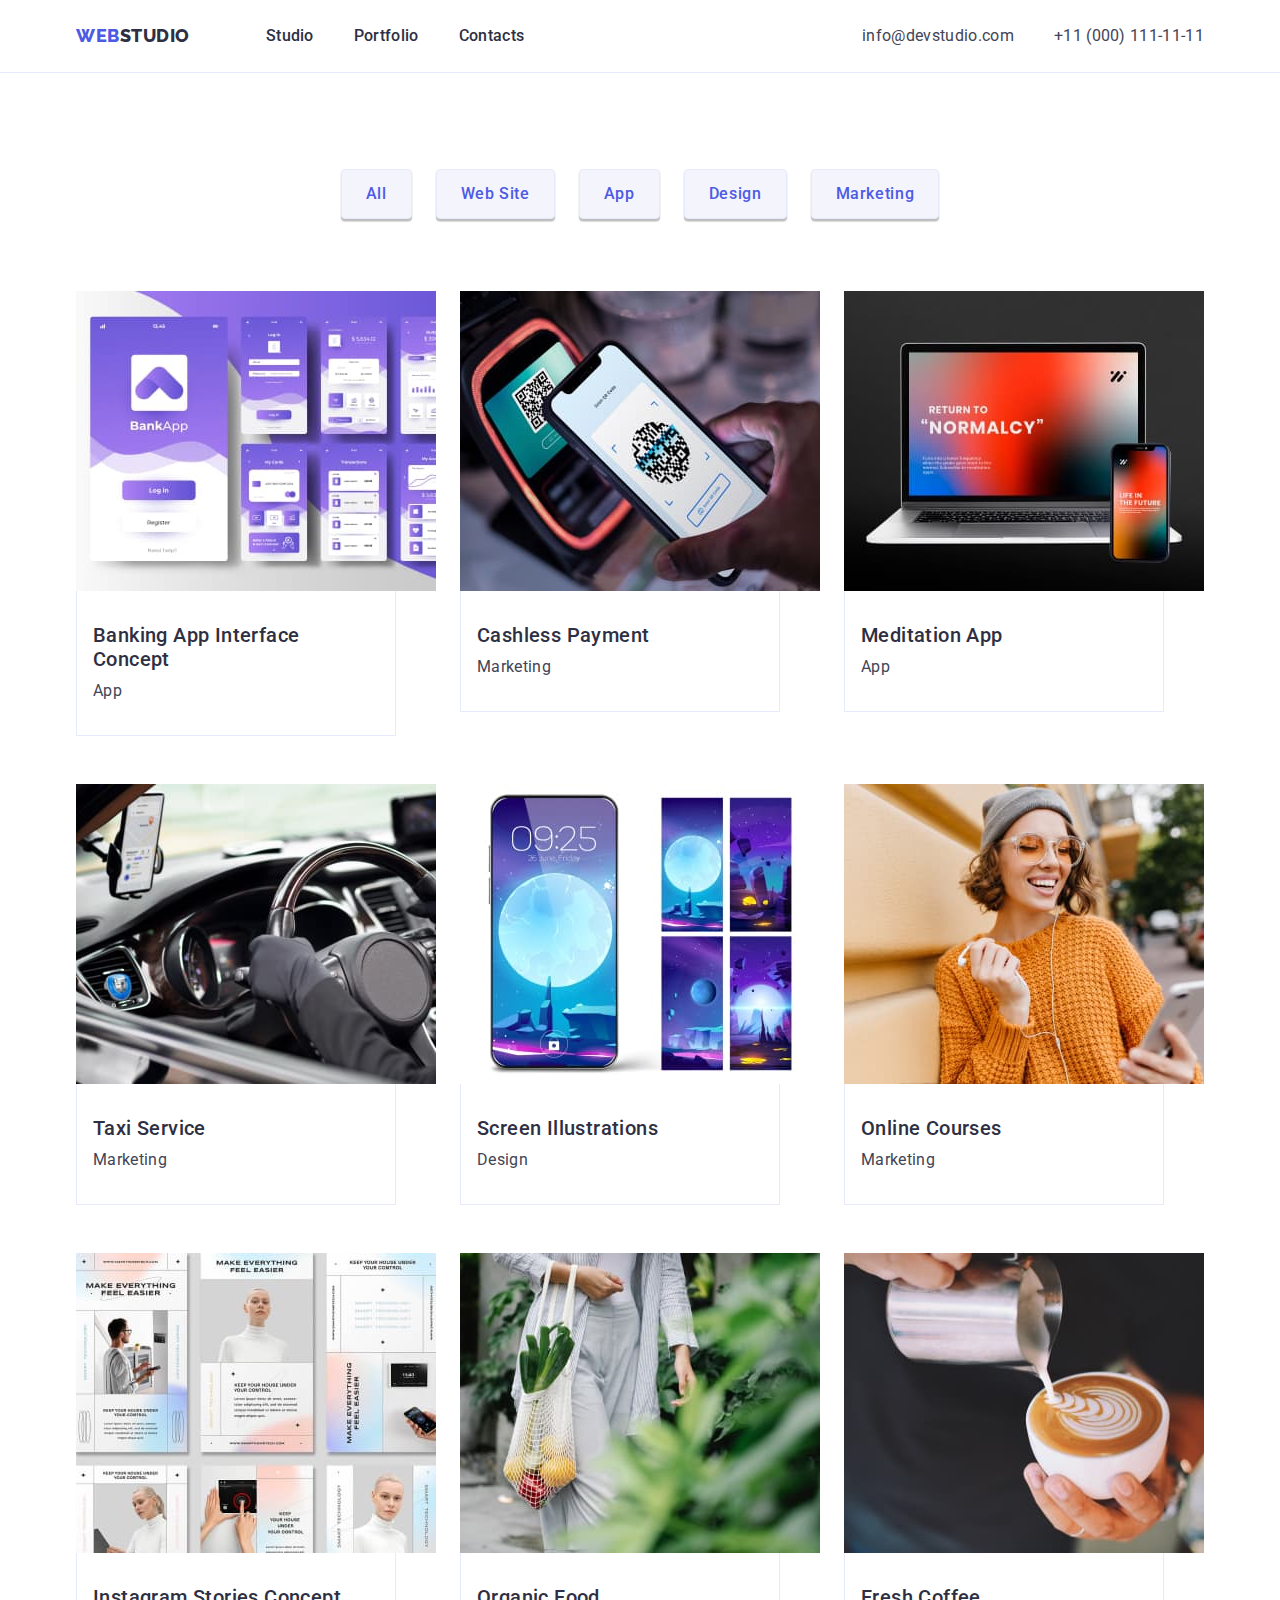
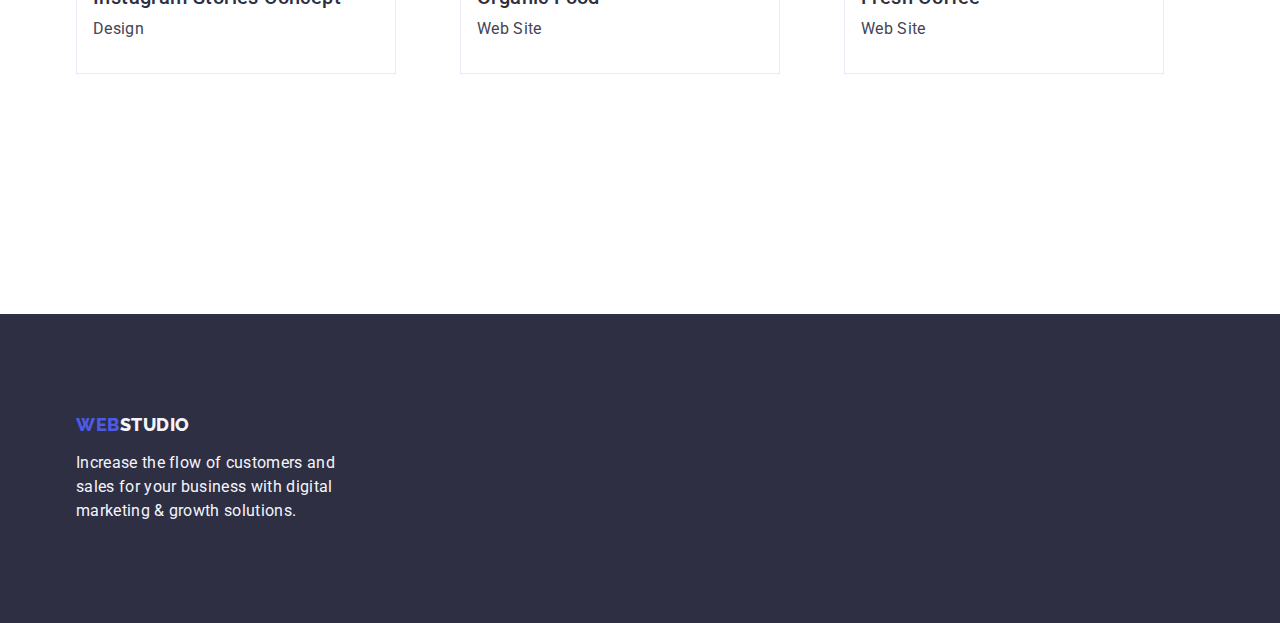
==== portfolio.html @ 60bdb4b7 "Initial commit" ====
<!DOCTYPE html>
<html lang="en">
  <head>
    <meta charset="UTF-8" />
    <meta name="viewport" content="width=device-width, initial-scale=1.0" />
    <title>Document</title>
    <link rel="preconnect" href="https://fonts.googleapis.com" />
    <link rel="preconnect" href="https://fonts.gstatic.com" crossorigin />
    <link
      href="https://fonts.googleapis.com/css2?family=Raleway:wght@800&family=Roboto:wght@400;500;700;900&display=swap"
      rel="stylesheet"
    />
    <link
      rel="stylesheet"
      href="https://cdn.jsdelivr.net/npm/modern-normalize@2.0.0/modern-normalize.min.css"
    />
    <link rel="stylesheet" href="./css/styles.css" />
  </head>
  <body>
    <header class="header">
      <div class="navigation-container container">
        <nav class="navigation">
          <a href="./index.html" class="logo"
            >Web<span class="half-logo">Studio</span></a
          >
          <ul class="navigation-list">
            <li class="navigation-item">
              <a href="./index.html" class="navigation-link">Studio</a>
            </li>
            <li class="navigation-item">
              <a href="./portfolio.html" class="navigation-link">Portfolio</a>
            </li>
            <li class="navigation-item">
              <a href="" class="navigation-link">Contacts</a>
            </li>
          </ul>
        </nav>
        <address class="adress">
          <ul class="adress-list">
            <li>
              <a href="mailto:info@devstudio.com" class="adress-link"
                >info@devstudio.com</a
              >
            </li>
            <li>
              <a href="tel:+110001111111" class="adress-link"
                >+11 (000) 111-11-11</a
              >
            </li>
          </ul>
        </address>
      </div>
    </header>

    <main>
      <section class="portfolio">
        <div class="container">
          <h1 class="visually-hidden">Our Works</h1>
          <ul class="portfolio-list">
            <li>
              <button type="button" class="button">All</button>
            </li>
            <li>
              <button type="button" class="button">Web Site</button>
            </li>
            <li>
              <button type="button" class="button">App</button>
            </li>
            <li>
              <button type="button" class="button">Design</button>
            </li>
            <li>
              <button type="button" class="button">Marketing</button>
            </li>
          </ul>

          <ul class="portfolio-work">
            <li class="portfolio-item">
              <a href=""
                ><img
                  src="./images/Banking-App.jpg"
                  alt="Banking-App"
                  width="360"
                />
                <div class="portfolio-card">
                  <h2 class="portfolio-title">Banking App Interface Concept</h2>
                  <p class="portfolio-text">App</p>
                </div>
              </a>
            </li>
            <li class="portfolio-item">
              <a href="">
                <img
                  src="./images/Cashless-Payment.jpg"
                  alt="Cashless-Payment"
                  width="360"
                />
                <div class="portfolio-card">
                  <h2 class="portfolio-title">Cashless Payment</h2>
                  <p class="portfolio-text">Marketing</p>
                </div>
              </a>
            </li>
            <li class="portfolio-item">
              <a href="">
                <img
                  src="./images/Meditation-App.jpg"
                  alt="Meditation-App"
                  width="360"
                />
                <div class="portfolio-card">
                  <h2 class="portfolio-title">Meditation App</h2>
                  <p class="portfolio-text">App</p>
                </div>
              </a>
            </li>
            <li class="portfolio-item">
              <a href="">
                <img
                  src="./images/Taxi-Service.jpg"
                  alt="Taxi-Service"
                  width="360"
                />
                <div class="portfolio-card">
                  <h2 class="portfolio-title">Taxi Service</h2>
                  <p class="portfolio-text">Marketing</p>
                </div>
              </a>
            </li>
            <li class="portfolio-item">
              <a href="">
                <img
                  src="./images/Screen-Illustrations.jpg"
                  alt="Screen-Illustrations"
                  width="360"
                />
                <div class="portfolio-card">
                  <h2 class="portfolio-title">Screen Illustrations</h2>
                  <p class="portfolio-text">Design</p>
                </div>
              </a>
            </li>
            <li class="portfolio-item">
              <a href="">
                <img
                  src="./images/Online-Courses.jpg"
                  alt="Online-Courses"
                  width="360"
                />
                <div class="portfolio-card">
                  <h2 class="portfolio-title">Online Courses</h2>
                  <p class="portfolio-text">Marketing</p>
                </div>
              </a>
            </li>
            <li class="portfolio-item">
              <a href="">
                <img
                  src="./images/Instagram-Stories.jpg"
                  alt="Instagram-Stories"
                  width="360"
                />
                <div class="portfolio-card">
                  <h2 class="portfolio-title">Instagram Stories Concept</h2>
                  <p class="portfolio-text">Design</p>
                </div>
              </a>
            </li>
            <li class="portfolio-item">
              <a href="">
                <img
                  src="./images/Organic-Food.jpg"
                  alt="Organic-Food"
                  width="360"
                />
                <div class="portfolio-card">
                  <h2 class="portfolio-title">Organic Food</h2>
                  <p class="portfolio-text">Web Site</p>
                </div>
              </a>
            </li>
            <li class="portfolio-item">
              <a href="">
                <img
                  src="./images/Fresh-Coffee.jpg"
                  alt="Fresh-Coffee"
                  width="360"
                />
                <div class="portfolio-card">
                  <h2 class="portfolio-title">Fresh Coffee</h2>
                  <p class="portfolio-text">Web Site</p>
                </div>
              </a>
            </li>
          </ul>
        </div>
      </section>
    </main>
    <footer class="footer">
      <div class="footer-container container">
        <a href="./index.html" class="logo footer-logo"
          >Web<span class="second-half-logo">Studio</span></a
        >
        <p class="footer-text">
          Increase the flow of customers and sales for your business with
          digital marketing & growth solutions.
        </p>
      </div>
    </footer>
  </body>
</html>
---- css/styles.css ----
:root {
  --primary-text-color: #434455;
  --title-text-color: #2e2f42;
  --accent-text-color: #4d5ae5;
}

body {
  color: var(--primary-text-color);
  background-color: #ffffff;

  font-family: "Roboto", sans-serif;
  font-size: 16px;
  line-height: 1.5;
  letter-spacing: 0.02em;
}

.visually-hidden {
  position: absolute;
  width: 1px;
  height: 1px;
  margin: -1px;
  border: 0;
  padding: 0;
  white-space: nowrap;
  clip-path: inset(100%);
  clip: rect(0 0 0 0);
  overflow: hidden;
}

/* Reset */
h1,
h2,
h3,
h4,
h5,
h6,
p {
  margin: 0;
}
ul,
ol {
  display: flex;
  gap: 24px;
  list-style: none;
  margin: 0;
  padding: 0;
}
a {
  text-decoration: none;
  color: currentColor;
}
button {
  font-family: inherit;
  color: currentColor;
}
address {
  font-style: normal;
}
img {
  display: block;
}
/* Reset end */

.header {
  border-bottom: 1px solid var(--CORNFLOWER, #e7e9fc);
}

.container {
  max-width: 1158px;
  margin: 0 auto;
  padding: 0 15px;
}

.navigation-container {
  display: flex;
  justify-content: space-between;
  align-items: center;
}

.navigation {
  display: flex;
  align-items: center;
}

.navigation-item {
  padding: 24px 0;
}

.navigation-list {
  align-items: center;
  gap: 40px;
  margin-right: 332px;
}

.adress-list {
  align-items: center;
  gap: 40px;
}

/* Nav*/
.navigation-link {
  color: var(--title-text-color);
  font-weight: 500;
  padding: 24px 0;
}

.navigation-link:hover,
.navigation-link:focus {
  color: #404bbf;
}

/* logo */

.logo {
  display: flex;
  align-items: center;
  margin-right: 76px;

  color: var(--accent-text-color);

  font-family: "Raleway", sans-serif;
  font-size: 18px;
  line-height: 1.17;
  font-weight: 800;
  text-decoration: none;
  letter-spacing: 0.03em;

  text-transform: uppercase;
}

.half-logo {
  color: var(--title-text-color);
}

/* Adress */

.adress-link {
  color: var(--primary-text-color);
}

.adress-link:hover,
.adress-link:focus {
  color: #404bbf;
}

/* Hero */

.hero {
  padding-top: 188px;
  padding-bottom: 188px;

  background-color: var(--title-text-color);
  text-align: center;
  letter-spacing: 0.02em;
}

.hero-title {
  margin-right: auto;
  margin-left: auto;
  margin-bottom: 48px;
  max-width: 496px;

  color: #ffffff;

  font-size: 56px;
  line-height: 1.07;
  font-weight: 700;
  letter-spacing: 0.02em;
}

.hero-button {
  display: block;
  min-width: 169px;
  height: 56px;
  border: none;
  margin: 0 auto;

  padding: 16px 32px;
  border-radius: 4px;
  box-shadow: 0px 4px 4px 0px rgba(0, 0, 0, 0.15);

  cursor: pointer;

  color: #ffffff;
  background-color: var(--accent-text-color);

  font-family: "Roboto", sans-serif;
  font-size: 16px;
  line-height: 1.5;
  letter-spacing: 0.04em;
  font-weight: 500;
  letter-spacing: 0.04em;
}

.hero-button:hover,
.hero-button:focus {
  background-color: #404bbf;
}

/* Features */
.feature {
  padding: 120px 0;
}

.feature-list {
  justify-content: center;
  gap: 24px;
}

.feature-item {
  width: 264px;
}

.feature-title {
  margin-bottom: 8px;
  color: var(--title-text-color);

  font-size: 20px;
  line-height: 1.2;
  font-weight: 500;
  letter-spacing: 0.02em;
}

/* works */
.work {
  padding-bottom: 120px;
}

.work-title,
.team-title {
  margin: 0 auto;
  margin-bottom: 72px;

  color: var(--title-text-color);

  font-size: 36px;
  line-height: 1.11;
  font-weight: 700;
  letter-spacing: 0.02em;
  text-align: center;
  text-transform: capitalize;
}

/* our team */
.team {
  padding: 120px 0;

  background-color: #f4f4fd;

  text-align: center;
}

.team-card {
  max-width: 232px;
  padding: 32px 0;
  margin: 0 auto;
}

.second-team-title {
  margin-bottom: 8px;

  color: var(--title-text-color);
  font-size: 20px;
  line-height: 1.2;
  font-weight: 500;
  letter-spacing: 0.02em;
}

.team-li {
  border-radius: 0px 0px 4px 4px;
  box-shadow: 0px 2px 1px 0px rgba(46, 47, 66, 0.08),
    0px 1px 1px 0px rgba(46, 47, 66, 0.16),
    0px 1px 6px 0px rgba(46, 47, 66, 0.08);
  background-color: #ffffff;
}

/* footer */

.footer {
  padding: 100px 0;

  background-color: var(--title-text-color);
}

.footer-text {
  max-width: 264px;

  color: #f4f4fd;
}

.footer-logo {
  display: inline-block;
  margin-bottom: 16px;
}

.second-half-logo {
  color: #f4f4fd;
}

/* portfolio */

.portfolio {
  padding-top: 96px;
  padding-bottom: 120px;
}

.portfolio-list {
  justify-content: center;
  margin-bottom: 72px;
}

.button {
  padding: 12px 24px;
  border-radius: 4px;
  border: 1px solid #e7e9fc;
  box-shadow: 0px 2px 2px 0px rgba(0, 0, 0, 0.12),
    0px 2px 1px 0px rgba(0, 0, 0, 0.08), 0px 3px 1px 0px rgba(0, 0, 0, 0.1);

  cursor: pointer;

  color: var(--accent-text-color);
  background-color: #f4f4fd;

  font-family: "Roboto", sans-serif;
  font-size: 16px;
  line-height: 1.5;
  letter-spacing: 0.04em;
  font-weight: 500;
  letter-spacing: 0.04em;
  text-align: center;
}

.button:hover,
.button:focus {
  color: #ffffff;
  background-color: #404bbf;
  border: 1px solid transparent;
}

.portfolio-work {
  padding-bottom: 120px;
  flex-wrap: wrap;
  row-gap: 48px;
}

.portfolio-item {
  width: calc((100% - 48px) / 3);
}

.portfolio-card {
  max-width: 320px;
  padding: 32px 16px;
  border: 1px solid #e7e9fc;
  border-top: none;
}

.portfolio-title {
  margin-bottom: 8px;

  color: var(--title-text-color);
  font-size: 20px;
  line-height: 1.2;
  font-weight: 500;
  letter-spacing: 0.02em;
}

.portfolio-text {
  color: var(--primary-text-color);
}
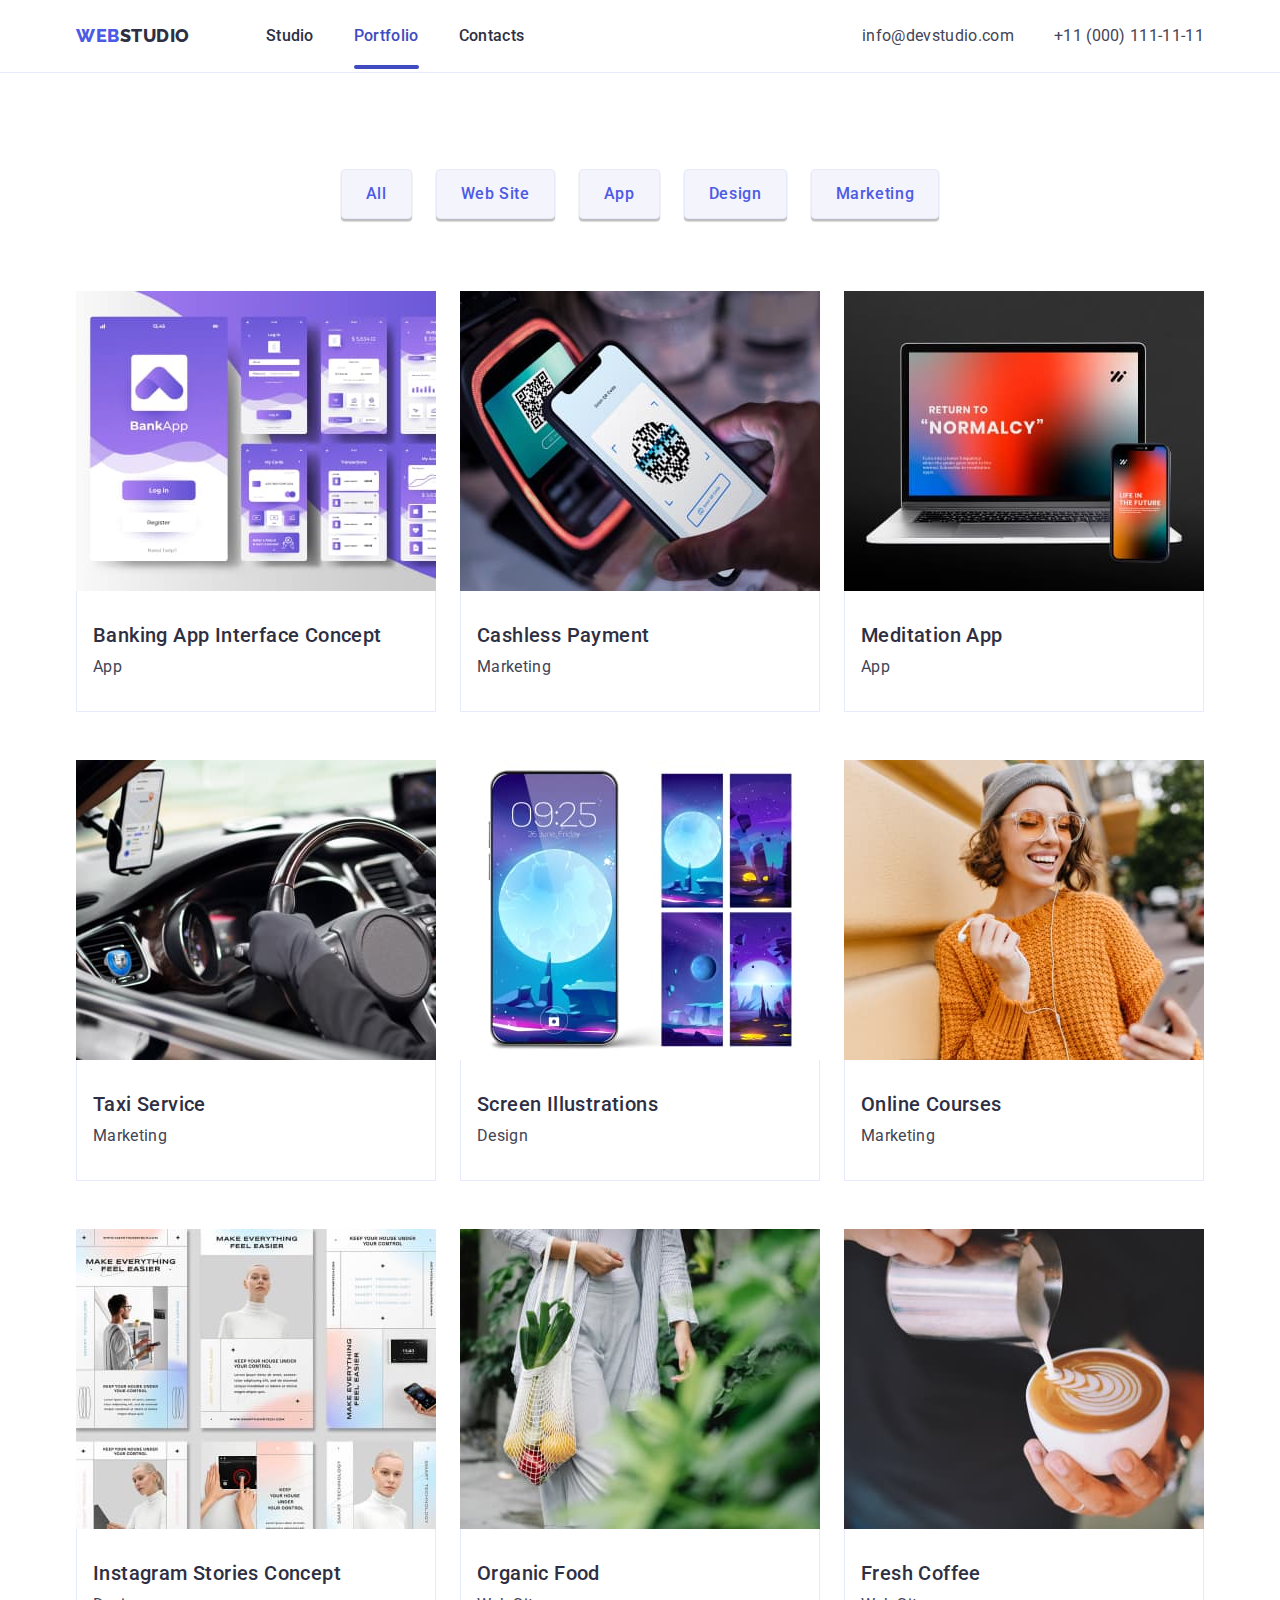
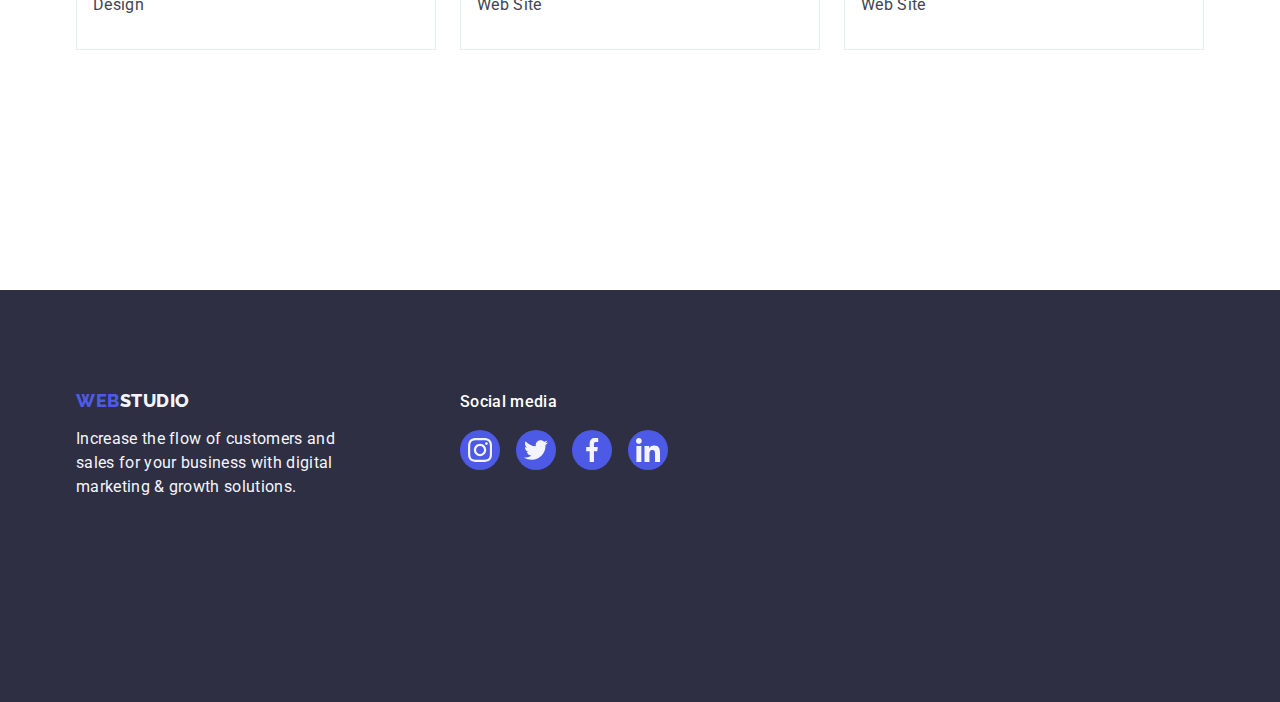
==== commit 01ab4383: "animations" ====
--- a/portfolio.html
+++ b/portfolio.html
@@ -28,7 +28,9 @@
               <a href="./index.html" class="navigation-link">Studio</a>
             </li>
             <li class="navigation-item">
-              <a href="./portfolio.html" class="navigation-link">Portfolio</a>
+              <a href="./portfolio.html" class="navigation-link current"
+                >Portfolio</a
+              >
             </li>
             <li class="navigation-item">
               <a href="" class="navigation-link">Contacts</a>
@@ -76,12 +78,21 @@
 
           <ul class="portfolio-work">
             <li class="portfolio-item">
-              <a href=""
-                ><img
-                  src="./images/Banking-App.jpg"
-                  alt="Banking-App"
-                  width="360"
-                />
+              <a href="">
+                <div class="box">
+                  <img
+                    src="./images/Banking-App.jpg"
+                    alt="Banking-App"
+                    width="360"
+                  />
+                  <div class="overlay">
+                    <p>
+                      14 Stylish and User-Friendly App Design Concepts · Task
+                      Manager App · Calorie Tracker App · Exotic Fruit Ecommerce
+                      App · Cloud Storage App
+                    </p>
+                  </div>
+                </div>
                 <div class="portfolio-card">
                   <h2 class="portfolio-title">Banking App Interface Concept</h2>
                   <p class="portfolio-text">App</p>
@@ -90,11 +101,20 @@
             </li>
             <li class="portfolio-item">
               <a href="">
-                <img
-                  src="./images/Cashless-Payment.jpg"
-                  alt="Cashless-Payment"
-                  width="360"
-                />
+                <div class="box">
+                  <img
+                    src="./images/Cashless-Payment.jpg"
+                    alt="Cashless-Payment"
+                    width="360"
+                  />
+                  <div class="overlay">
+                    <p>
+                      14 Stylish and User-Friendly App Design Concepts · Task
+                      Manager App · Calorie Tracker App · Exotic Fruit Ecommerce
+                      App · Cloud Storage App
+                    </p>
+                  </div>
+                </div>
                 <div class="portfolio-card">
                   <h2 class="portfolio-title">Cashless Payment</h2>
                   <p class="portfolio-text">Marketing</p>
@@ -103,11 +123,20 @@
             </li>
             <li class="portfolio-item">
               <a href="">
-                <img
-                  src="./images/Meditation-App.jpg"
-                  alt="Meditation-App"
-                  width="360"
-                />
+                <div class="box">
+                  <img
+                    src="./images/Meditation-App.jpg"
+                    alt="Meditation-App"
+                    width="360"
+                  />
+                  <div class="overlay">
+                    <p>
+                      14 Stylish and User-Friendly App Design Concepts · Task
+                      Manager App · Calorie Tracker App · Exotic Fruit Ecommerce
+                      App · Cloud Storage App
+                    </p>
+                  </div>
+                </div>
                 <div class="portfolio-card">
                   <h2 class="portfolio-title">Meditation App</h2>
                   <p class="portfolio-text">App</p>
@@ -116,11 +145,20 @@
             </li>
             <li class="portfolio-item">
               <a href="">
-                <img
-                  src="./images/Taxi-Service.jpg"
-                  alt="Taxi-Service"
-                  width="360"
-                />
+                <div class="box">
+                  <img
+                    src="./images/Taxi-Service.jpg"
+                    alt="Taxi-Service"
+                    width="360"
+                  />
+                  <div class="overlay">
+                    <p>
+                      14 Stylish and User-Friendly App Design Concepts · Task
+                      Manager App · Calorie Tracker App · Exotic Fruit Ecommerce
+                      App · Cloud Storage App
+                    </p>
+                  </div>
+                </div>
                 <div class="portfolio-card">
                   <h2 class="portfolio-title">Taxi Service</h2>
                   <p class="portfolio-text">Marketing</p>
@@ -129,11 +167,20 @@
             </li>
             <li class="portfolio-item">
               <a href="">
-                <img
-                  src="./images/Screen-Illustrations.jpg"
-                  alt="Screen-Illustrations"
-                  width="360"
-                />
+                <div class="box">
+                  <img
+                    src="./images/Screen-Illustrations.jpg"
+                    alt="Screen-Illustrations"
+                    width="360"
+                  />
+                  <div class="overlay">
+                    <p>
+                      14 Stylish and User-Friendly App Design Concepts · Task
+                      Manager App · Calorie Tracker App · Exotic Fruit Ecommerce
+                      App · Cloud Storage App
+                    </p>
+                  </div>
+                </div>
                 <div class="portfolio-card">
                   <h2 class="portfolio-title">Screen Illustrations</h2>
                   <p class="portfolio-text">Design</p>
@@ -142,11 +189,20 @@
             </li>
             <li class="portfolio-item">
               <a href="">
-                <img
-                  src="./images/Online-Courses.jpg"
-                  alt="Online-Courses"
-                  width="360"
-                />
+                <div class="box">
+                  <img
+                    src="./images/Online-Courses.jpg"
+                    alt="Online-Courses"
+                    width="360"
+                  />
+                  <div class="overlay">
+                    <p>
+                      14 Stylish and User-Friendly App Design Concepts · Task
+                      Manager App · Calorie Tracker App · Exotic Fruit Ecommerce
+                      App · Cloud Storage App
+                    </p>
+                  </div>
+                </div>
                 <div class="portfolio-card">
                   <h2 class="portfolio-title">Online Courses</h2>
                   <p class="portfolio-text">Marketing</p>
@@ -155,11 +211,20 @@
             </li>
             <li class="portfolio-item">
               <a href="">
-                <img
-                  src="./images/Instagram-Stories.jpg"
-                  alt="Instagram-Stories"
-                  width="360"
-                />
+                <div class="box">
+                  <img
+                    src="./images/Instagram-Stories.jpg"
+                    alt="Instagram-Stories"
+                    width="360"
+                  />
+                  <div class="overlay">
+                    <p>
+                      14 Stylish and User-Friendly App Design Concepts · Task
+                      Manager App · Calorie Tracker App · Exotic Fruit Ecommerce
+                      App · Cloud Storage App
+                    </p>
+                  </div>
+                </div>
                 <div class="portfolio-card">
                   <h2 class="portfolio-title">Instagram Stories Concept</h2>
                   <p class="portfolio-text">Design</p>
@@ -168,11 +233,20 @@
             </li>
             <li class="portfolio-item">
               <a href="">
-                <img
-                  src="./images/Organic-Food.jpg"
-                  alt="Organic-Food"
-                  width="360"
-                />
+                <div class="box">
+                  <img
+                    src="./images/Organic-Food.jpg"
+                    alt="Organic-Food"
+                    width="360"
+                  />
+                  <div class="overlay">
+                    <p>
+                      14 Stylish and User-Friendly App Design Concepts · Task
+                      Manager App · Calorie Tracker App · Exotic Fruit Ecommerce
+                      App · Cloud Storage App
+                    </p>
+                  </div>
+                </div>
                 <div class="portfolio-card">
                   <h2 class="portfolio-title">Organic Food</h2>
                   <p class="portfolio-text">Web Site</p>
@@ -181,11 +255,20 @@
             </li>
             <li class="portfolio-item">
               <a href="">
-                <img
-                  src="./images/Fresh-Coffee.jpg"
-                  alt="Fresh-Coffee"
-                  width="360"
-                />
+                <div class="box">
+                  <img
+                    src="./images/Fresh-Coffee.jpg"
+                    alt="Fresh-Coffee"
+                    width="360"
+                  />
+                  <div class="overlay">
+                    <p>
+                      14 Stylish and User-Friendly App Design Concepts · Task
+                      Manager App · Calorie Tracker App · Exotic Fruit Ecommerce
+                      App · Cloud Storage App
+                    </p>
+                  </div>
+                </div>
                 <div class="portfolio-card">
                   <h2 class="portfolio-title">Fresh Coffee</h2>
                   <p class="portfolio-text">Web Site</p>
@@ -198,13 +281,48 @@
     </main>
     <footer class="footer">
       <div class="footer-container container">
-        <a href="./index.html" class="logo footer-logo"
-          >Web<span class="second-half-logo">Studio</span></a
-        >
-        <p class="footer-text">
-          Increase the flow of customers and sales for your business with
-          digital marketing & growth solutions.
-        </p>
+        <div class="footer-container-logo">
+          <a href="./index.html" class="logo footer-logo"
+            >Web<span class="second-half-logo">Studio</span></a
+          >
+          <p class="footer-text">
+            Increase the flow of customers and sales for your business with
+            digital marketing & growth solutions.
+          </p>
+        </div>
+        <div class="footer-container-social">
+          <h3 class="footer-title">Social media</h3>
+          <ul class="footer-list">
+            <li class="footer-item">
+              <a href="">
+                <svg class="footer-icon" width="24" height="24">
+                  <use href="./images/icons.svg#icon-instagram"></use>
+                </svg>
+              </a>
+            </li>
+            <li class="footer-item">
+              <a href="">
+                <svg class="footer-icon" width="24" height="24">
+                  <use href="./images/icons.svg#icon-twitter"></use>
+                </svg>
+              </a>
+            </li>
+            <li class="footer-item">
+              <a href="">
+                <svg class="footer-icon" width="24" height="24">
+                  <use href="./images/icons.svg#icon-facebook"></use>
+                </svg>
+              </a>
+            </li>
+            <li class="footer-item">
+              <a href="">
+                <svg class="footer-icon" width="24" height="24">
+                  <use href="./images/icons.svg#icon-linkedin"></use>
+                </svg>
+              </a>
+            </li>
+          </ul>
+        </div>
       </div>
     </footer>
   </body>
--- a/css/styles.css
+++ b/css/styles.css
@@ -102,11 +102,33 @@
   color: var(--title-text-color);
   font-weight: 500;
   padding: 24px 0;
+
+  position: relative;
+
+  transition-delay: 250ms;
+  transition-timing-function: cubic-bezier(0.4, 0, 0.2, 1);
 }
 
 .navigation-link:hover,
 .navigation-link:focus {
   color: #404bbf;
+}
+
+.navigation-link.current {
+  color: #404bbf;
+}
+
+.current::after {
+  content: "";
+  position: absolute;
+
+  display: block;
+  width: 100%;
+  height: 4px;
+  bottom: 0px;
+
+  background-color: #404bbf;
+  border-radius: 2px;
 }
 
 /* logo */
@@ -136,6 +158,9 @@
 
 .adress-link {
   color: var(--primary-text-color);
+
+  transition-delay: 250ms;
+  transition-timing-function: cubic-bezier(0.4, 0, 0.2, 1);
 }
 
 .adress-link:hover,
@@ -152,6 +177,15 @@
   background-color: var(--title-text-color);
   text-align: center;
   letter-spacing: 0.02em;
+
+  background-image: linear-gradient(
+      rgba(46, 47, 66, 0.7),
+      rgba(46, 47, 66, 0.7)
+    ),
+    url(../images/people-office.jpg);
+  background-repeat: no-repeat;
+  background-position: center;
+  background-size: cover;
 }
 
 .hero-title {
@@ -190,6 +224,9 @@
   letter-spacing: 0.04em;
   font-weight: 500;
   letter-spacing: 0.04em;
+
+  transition-delay: 250ms;
+  transition-timing-function: cubic-bezier(0.4, 0, 0.2, 1);
 }
 
 .hero-button:hover,
@@ -211,6 +248,18 @@
   width: 264px;
 }
 
+.feature-icon {
+  margin: 24px 100px;
+}
+
+.container-feature-icon {
+  width: 264px;
+  height: 112px;
+  border-radius: 4px;
+  background-color: #f4f4fd;
+  margin-bottom: 8px;
+}
+
 .feature-title {
   margin-bottom: 8px;
   color: var(--title-text-color);
@@ -227,7 +276,8 @@
 }
 
 .work-title,
-.team-title {
+.team-title,
+.customers-title {
   margin: 0 auto;
   margin-bottom: 72px;
 
@@ -274,6 +324,75 @@
   background-color: #ffffff;
 }
 
+.team-card-icon {
+  fill: #f4f4fd;
+  margin: 12px;
+}
+
+.team-card-li {
+  width: 40px;
+  height: 40px;
+  border-radius: 50%;
+  background-color: var(--accent-text-color);
+  gap: 24px;
+}
+
+.team-card-list {
+  align-items: center;
+  justify-content: center;
+  margin-top: 8px;
+
+  transition-delay: 250ms;
+  transition-timing-function: cubic-bezier(0.4, 0, 0.2, 1);
+}
+
+.team-card-li:hover,
+.team-card-li:focus {
+  background-color: #404bbf;
+}
+
+/* customers */
+.customers {
+  padding-top: 120px;
+}
+
+.customers-list {
+  margin-top: 72px;
+  padding-bottom: 120px;
+  align-items: center;
+  justify-content: center;
+  gap: 24px;
+}
+
+.customers-item {
+  width: 168px;
+  height: 88px;
+
+  border-radius: 4px;
+  border: 1px solid #8e8f99;
+
+  transition-delay: 250ms;
+  transition-timing-function: cubic-bezier(0.4, 0, 0.2, 1);
+}
+
+.customers-icon {
+  margin: 16px 32px;
+  fill: #8e8f99;
+
+  transition-delay: 250ms;
+  transition-timing-function: cubic-bezier(0.4, 0, 0.2, 1);
+}
+
+.customers-icon:hover,
+.customers-icon:focus {
+  fill: #404bbf;
+}
+
+.customers-item:hover,
+.customers-item:focus {
+  border: 1px solid #404bbf;
+}
+
 /* footer */
 
 .footer {
@@ -295,6 +414,41 @@
 
 .second-half-logo {
   color: #f4f4fd;
+}
+
+.footer-container {
+  display: flex;
+}
+
+.footer-container-social {
+  display: flex;
+  flex-direction: column;
+  margin-left: 120px;
+  margin-bottom: 132px;
+}
+
+.footer-title {
+  color: #ffffff;
+  font-size: 16px;
+  font-weight: 500;
+
+  margin-bottom: 16px;
+}
+
+.footer-icon {
+  fill: #f4f4fd;
+  margin: 8px;
+}
+
+.footer-list {
+  gap: 16px;
+}
+
+.footer-item {
+  width: 40px;
+  height: 40px;
+  background-color: #4d5ae5;
+  border-radius: 50%;
 }
 
 /* portfolio */
@@ -328,6 +482,9 @@
   font-weight: 500;
   letter-spacing: 0.04em;
   text-align: center;
+
+  transition-delay: 250ms;
+  transition-timing-function: cubic-bezier(0.4, 0, 0.2, 1);
 }
 
 .button:hover,
@@ -348,7 +505,6 @@
 }
 
 .portfolio-card {
-  max-width: 320px;
   padding: 32px 16px;
   border: 1px solid #e7e9fc;
   border-top: none;
@@ -367,3 +523,23 @@
 .portfolio-text {
   color: var(--primary-text-color);
 }
+
+.box {
+  position: relative;
+  overflow: hidden;
+}
+
+.overlay {
+  position: absolute;
+  top: 0;
+  left: 0;
+  width: 100%;
+  height: 100%;
+  background-color: var(--accent-text-color);
+  transform: translatey(100%);
+  transition: transform 250ms ease-in-out;
+}
+
+.box:hover .overlay {
+  transform: translatey(0);
+}
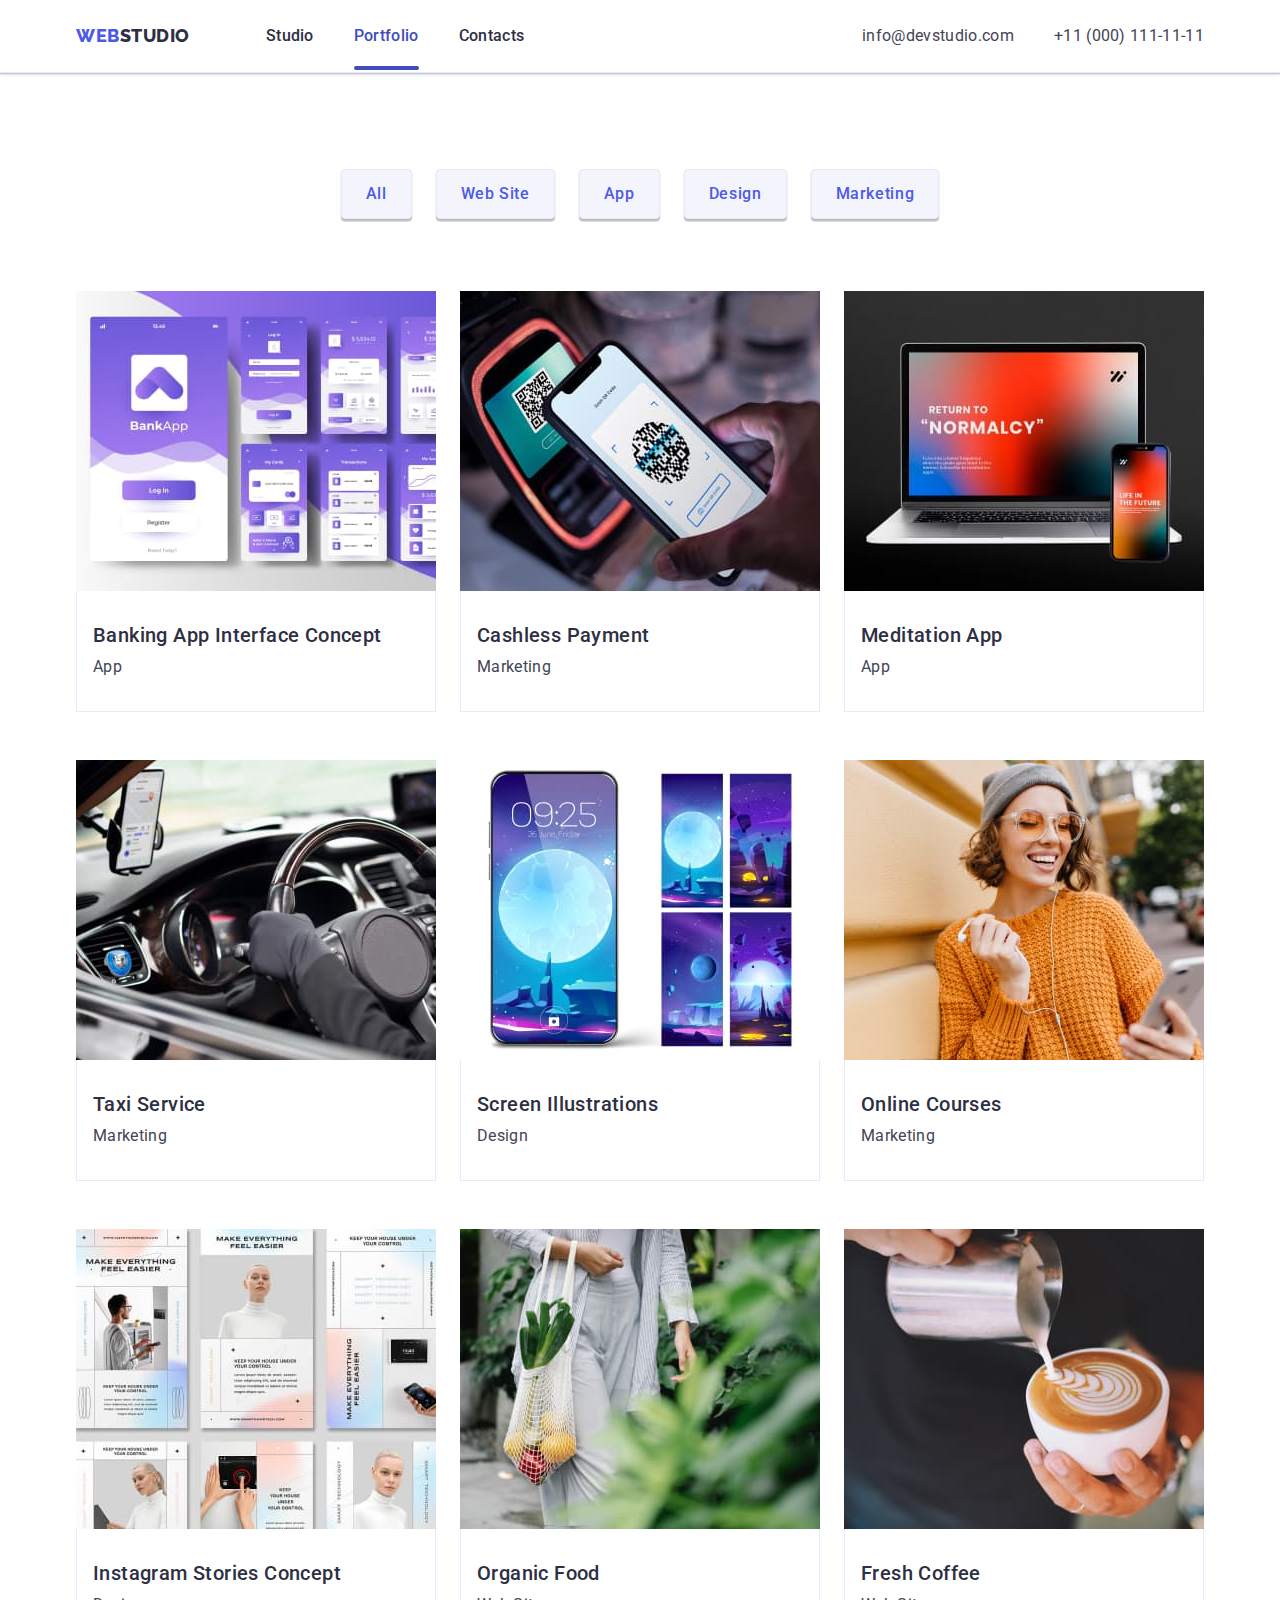
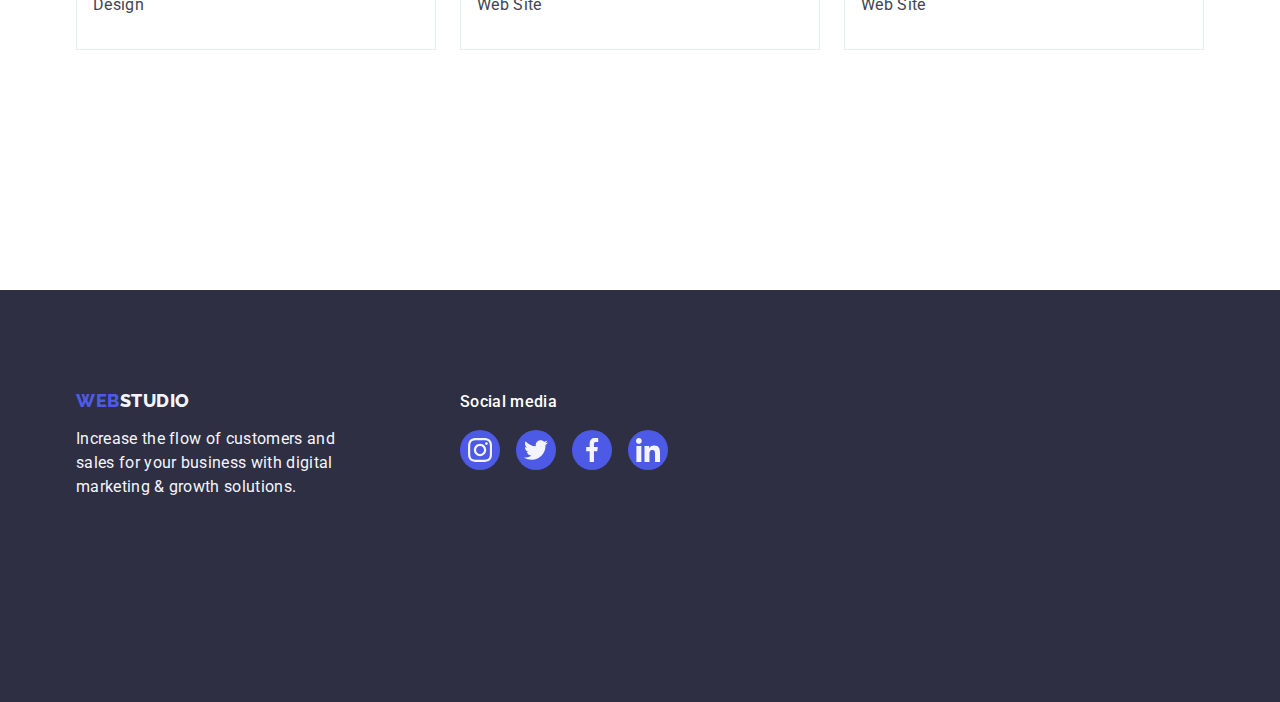
==== commit 33bb173e: "corrected" ====
--- a/portfolio.html
+++ b/portfolio.html
@@ -78,20 +78,18 @@
 
           <ul class="portfolio-work">
             <li class="portfolio-item">
-              <a href="">
+              <a href="" class="portfolio-link">
                 <div class="box">
                   <img
                     src="./images/Banking-App.jpg"
                     alt="Banking-App"
                     width="360"
                   />
-                  <div class="overlay">
-                    <p>
-                      14 Stylish and User-Friendly App Design Concepts · Task
-                      Manager App · Calorie Tracker App · Exotic Fruit Ecommerce
-                      App · Cloud Storage App
-                    </p>
-                  </div>
+                  <p class="overlay">
+                    14 Stylish and User-Friendly App Design Concepts · Task
+                    Manager App · Calorie Tracker App · Exotic Fruit Ecommerce
+                    App · Cloud Storage App
+                  </p>
                 </div>
                 <div class="portfolio-card">
                   <h2 class="portfolio-title">Banking App Interface Concept</h2>
@@ -100,20 +98,18 @@
               </a>
             </li>
             <li class="portfolio-item">
-              <a href="">
+              <a href="" class="portfolio-link">
                 <div class="box">
                   <img
                     src="./images/Cashless-Payment.jpg"
                     alt="Cashless-Payment"
                     width="360"
                   />
-                  <div class="overlay">
-                    <p>
-                      14 Stylish and User-Friendly App Design Concepts · Task
-                      Manager App · Calorie Tracker App · Exotic Fruit Ecommerce
-                      App · Cloud Storage App
-                    </p>
-                  </div>
+                  <p class="overlay">
+                    14 Stylish and User-Friendly App Design Concepts · Task
+                    Manager App · Calorie Tracker App · Exotic Fruit Ecommerce
+                    App · Cloud Storage App
+                  </p>
                 </div>
                 <div class="portfolio-card">
                   <h2 class="portfolio-title">Cashless Payment</h2>
@@ -122,20 +118,18 @@
               </a>
             </li>
             <li class="portfolio-item">
-              <a href="">
+              <a href="" class="portfolio-link">
                 <div class="box">
                   <img
                     src="./images/Meditation-App.jpg"
                     alt="Meditation-App"
                     width="360"
                   />
-                  <div class="overlay">
-                    <p>
-                      14 Stylish and User-Friendly App Design Concepts · Task
-                      Manager App · Calorie Tracker App · Exotic Fruit Ecommerce
-                      App · Cloud Storage App
-                    </p>
-                  </div>
+                  <p class="overlay">
+                    14 Stylish and User-Friendly App Design Concepts · Task
+                    Manager App · Calorie Tracker App · Exotic Fruit Ecommerce
+                    App · Cloud Storage App
+                  </p>
                 </div>
                 <div class="portfolio-card">
                   <h2 class="portfolio-title">Meditation App</h2>
@@ -144,20 +138,18 @@
               </a>
             </li>
             <li class="portfolio-item">
-              <a href="">
+              <a href="" class="portfolio-link">
                 <div class="box">
                   <img
                     src="./images/Taxi-Service.jpg"
                     alt="Taxi-Service"
                     width="360"
                   />
-                  <div class="overlay">
-                    <p>
-                      14 Stylish and User-Friendly App Design Concepts · Task
-                      Manager App · Calorie Tracker App · Exotic Fruit Ecommerce
-                      App · Cloud Storage App
-                    </p>
-                  </div>
+                  <p class="overlay">
+                    14 Stylish and User-Friendly App Design Concepts · Task
+                    Manager App · Calorie Tracker App · Exotic Fruit Ecommerce
+                    App · Cloud Storage App
+                  </p>
                 </div>
                 <div class="portfolio-card">
                   <h2 class="portfolio-title">Taxi Service</h2>
@@ -166,20 +158,18 @@
               </a>
             </li>
             <li class="portfolio-item">
-              <a href="">
+              <a href="" class="portfolio-link">
                 <div class="box">
                   <img
                     src="./images/Screen-Illustrations.jpg"
                     alt="Screen-Illustrations"
                     width="360"
                   />
-                  <div class="overlay">
-                    <p>
-                      14 Stylish and User-Friendly App Design Concepts · Task
-                      Manager App · Calorie Tracker App · Exotic Fruit Ecommerce
-                      App · Cloud Storage App
-                    </p>
-                  </div>
+                  <p class="overlay">
+                    14 Stylish and User-Friendly App Design Concepts · Task
+                    Manager App · Calorie Tracker App · Exotic Fruit Ecommerce
+                    App · Cloud Storage App
+                  </p>
                 </div>
                 <div class="portfolio-card">
                   <h2 class="portfolio-title">Screen Illustrations</h2>
@@ -188,20 +178,18 @@
               </a>
             </li>
             <li class="portfolio-item">
-              <a href="">
+              <a href="" class="portfolio-link">
                 <div class="box">
                   <img
                     src="./images/Online-Courses.jpg"
                     alt="Online-Courses"
                     width="360"
                   />
-                  <div class="overlay">
-                    <p>
-                      14 Stylish and User-Friendly App Design Concepts · Task
-                      Manager App · Calorie Tracker App · Exotic Fruit Ecommerce
-                      App · Cloud Storage App
-                    </p>
-                  </div>
+                  <p class="overlay">
+                    14 Stylish and User-Friendly App Design Concepts · Task
+                    Manager App · Calorie Tracker App · Exotic Fruit Ecommerce
+                    App · Cloud Storage App
+                  </p>
                 </div>
                 <div class="portfolio-card">
                   <h2 class="portfolio-title">Online Courses</h2>
@@ -210,20 +198,18 @@
               </a>
             </li>
             <li class="portfolio-item">
-              <a href="">
+              <a href="" class="portfolio-link">
                 <div class="box">
                   <img
                     src="./images/Instagram-Stories.jpg"
                     alt="Instagram-Stories"
                     width="360"
                   />
-                  <div class="overlay">
-                    <p>
-                      14 Stylish and User-Friendly App Design Concepts · Task
-                      Manager App · Calorie Tracker App · Exotic Fruit Ecommerce
-                      App · Cloud Storage App
-                    </p>
-                  </div>
+                  <p class="overlay">
+                    14 Stylish and User-Friendly App Design Concepts · Task
+                    Manager App · Calorie Tracker App · Exotic Fruit Ecommerce
+                    App · Cloud Storage App
+                  </p>
                 </div>
                 <div class="portfolio-card">
                   <h2 class="portfolio-title">Instagram Stories Concept</h2>
@@ -232,20 +218,18 @@
               </a>
             </li>
             <li class="portfolio-item">
-              <a href="">
+              <a href="" class="portfolio-link">
                 <div class="box">
                   <img
                     src="./images/Organic-Food.jpg"
                     alt="Organic-Food"
                     width="360"
                   />
-                  <div class="overlay">
-                    <p>
-                      14 Stylish and User-Friendly App Design Concepts · Task
-                      Manager App · Calorie Tracker App · Exotic Fruit Ecommerce
-                      App · Cloud Storage App
-                    </p>
-                  </div>
+                  <p class="overlay">
+                    14 Stylish and User-Friendly App Design Concepts · Task
+                    Manager App · Calorie Tracker App · Exotic Fruit Ecommerce
+                    App · Cloud Storage App
+                  </p>
                 </div>
                 <div class="portfolio-card">
                   <h2 class="portfolio-title">Organic Food</h2>
@@ -254,20 +238,18 @@
               </a>
             </li>
             <li class="portfolio-item">
-              <a href="">
+              <a href="" class="portfolio-link">
                 <div class="box">
                   <img
                     src="./images/Fresh-Coffee.jpg"
                     alt="Fresh-Coffee"
                     width="360"
                   />
-                  <div class="overlay">
-                    <p>
-                      14 Stylish and User-Friendly App Design Concepts · Task
-                      Manager App · Calorie Tracker App · Exotic Fruit Ecommerce
-                      App · Cloud Storage App
-                    </p>
-                  </div>
+                  <p class="overlay">
+                    14 Stylish and User-Friendly App Design Concepts · Task
+                    Manager App · Calorie Tracker App · Exotic Fruit Ecommerce
+                    App · Cloud Storage App
+                  </p>
                 </div>
                 <div class="portfolio-card">
                   <h2 class="portfolio-title">Fresh Coffee</h2>
@@ -291,31 +273,31 @@
           </p>
         </div>
         <div class="footer-container-social">
-          <h3 class="footer-title">Social media</h3>
+          <p class="footer-subtitle">Social media</p>
           <ul class="footer-list">
-            <li class="footer-item">
-              <a href="">
+            <li>
+              <a href="" class="footer-link">
                 <svg class="footer-icon" width="24" height="24">
                   <use href="./images/icons.svg#icon-instagram"></use>
                 </svg>
               </a>
             </li>
-            <li class="footer-item">
-              <a href="">
+            <li>
+              <a href="" class="footer-link">
                 <svg class="footer-icon" width="24" height="24">
                   <use href="./images/icons.svg#icon-twitter"></use>
                 </svg>
               </a>
             </li>
-            <li class="footer-item">
-              <a href="">
+            <li>
+              <a href="" class="footer-link">
                 <svg class="footer-icon" width="24" height="24">
                   <use href="./images/icons.svg#icon-facebook"></use>
                 </svg>
               </a>
             </li>
-            <li class="footer-item">
-              <a href="">
+            <li>
+              <a href="" class="footer-link">
                 <svg class="footer-icon" width="24" height="24">
                   <use href="./images/icons.svg#icon-linkedin"></use>
                 </svg>
--- a/css/styles.css
+++ b/css/styles.css
@@ -62,7 +62,9 @@
 /* Reset end */
 
 .header {
-  border-bottom: 1px solid var(--CORNFLOWER, #e7e9fc);
+  border-bottom: 1px solid #e7e9fc;
+  box-shadow: 0px 2px 1px rgba(46, 47, 66, 0.08),
+    0px 1px 1px rgba(46, 47, 66, 0.16), 0px 1px 6px rgba(46, 47, 66, 0.08);
 }
 
 .container {
@@ -90,11 +92,15 @@
   align-items: center;
   gap: 40px;
   margin-right: 332px;
+
+  transition: color 250ms cubic-bezier(0.4, 0, 0.2, 1);
 }
 
 .adress-list {
   align-items: center;
   gap: 40px;
+
+  transition: color 250ms cubic-bezier(0.4, 0, 0.2, 1);
 }
 
 /* Nav*/
@@ -104,9 +110,6 @@
   padding: 24px 0;
 
   position: relative;
-
-  transition-delay: 250ms;
-  transition-timing-function: cubic-bezier(0.4, 0, 0.2, 1);
 }
 
 .navigation-link:hover,
@@ -125,7 +128,7 @@
   display: block;
   width: 100%;
   height: 4px;
-  bottom: 0px;
+  bottom: -1px;
 
   background-color: #404bbf;
   border-radius: 2px;
@@ -158,9 +161,6 @@
 
 .adress-link {
   color: var(--primary-text-color);
-
-  transition-delay: 250ms;
-  transition-timing-function: cubic-bezier(0.4, 0, 0.2, 1);
 }
 
 .adress-link:hover,
@@ -171,6 +171,7 @@
 /* Hero */
 
 .hero {
+  max-width: 1440px;
   padding-top: 188px;
   padding-bottom: 188px;
 
@@ -225,8 +226,7 @@
   font-weight: 500;
   letter-spacing: 0.04em;
 
-  transition-delay: 250ms;
-  transition-timing-function: cubic-bezier(0.4, 0, 0.2, 1);
+  transition: background-color 250ms cubic-bezier(0.4, 0, 0.2, 1);
 }
 
 .hero-button:hover,
@@ -236,6 +236,10 @@
 
 /* Features */
 .feature {
+  display: flex;
+  align-items: center;
+  justify-content: center;
+
   padding: 120px 0;
 }
 
@@ -329,31 +333,41 @@
   margin: 12px;
 }
 
-.team-card-li {
+/* .team-card-li {
   width: 40px;
   height: 40px;
   border-radius: 50%;
   background-color: var(--accent-text-color);
   gap: 24px;
+} */
+
+.team-link {
+  width: 100%;
+  height: 100%;
+  background-color: var(--accent-text-color);
+  border-radius: 50%;
+
+  display: flex;
+  align-items: center;
+  justify-content: center;
+  transition: background-color 250ms cubic-bezier(0.4, 0, 0.2, 1);
 }
 
 .team-card-list {
   align-items: center;
   justify-content: center;
   margin-top: 8px;
-
-  transition-delay: 250ms;
-  transition-timing-function: cubic-bezier(0.4, 0, 0.2, 1);
-}
-
-.team-card-li:hover,
-.team-card-li:focus {
+}
+
+.team-link:hover,
+.team-link:focus {
   background-color: #404bbf;
 }
 
 /* customers */
 .customers {
   padding-top: 120px;
+  padding-bottom: 120px;
 }
 
 .customers-list {
@@ -364,20 +378,25 @@
   gap: 24px;
 }
 
-.customers-item {
-  width: 168px;
-  height: 88px;
+.customers-link {
+  display: flex;
+  align-items: center;
+  justify-content: center;
+
+  width: 100%;
+  height: 100%;
 
   border-radius: 4px;
   border: 1px solid #8e8f99;
 
-  transition-delay: 250ms;
-  transition-timing-function: cubic-bezier(0.4, 0, 0.2, 1);
+  color: #8e8f99;
+  transition: border-color 250ms cubic-bezier(0.4, 0, 0.2, 1),
+    color 250ms cubic-bezier(0.4, 0, 0.2, 1);
 }
 
 .customers-icon {
   margin: 16px 32px;
-  fill: #8e8f99;
+  fill: currentColor;
 
   transition-delay: 250ms;
   transition-timing-function: cubic-bezier(0.4, 0, 0.2, 1);
@@ -388,9 +407,10 @@
   fill: #404bbf;
 }
 
-.customers-item:hover,
-.customers-item:focus {
+.customers-link:hover,
+.customers-link:focus {
   border: 1px solid #404bbf;
+  color: #404bbf;
 }
 
 /* footer */
@@ -418,6 +438,7 @@
 
 .footer-container {
   display: flex;
+  align-items: baseline;
 }
 
 .footer-container-social {
@@ -427,7 +448,7 @@
   margin-bottom: 132px;
 }
 
-.footer-title {
+.footer-subtitle {
   color: #ffffff;
   font-size: 16px;
   font-weight: 500;
@@ -444,11 +465,22 @@
   gap: 16px;
 }
 
-.footer-item {
-  width: 40px;
-  height: 40px;
+.footer-link {
+  display: flex;
+  align-items: center;
+  justify-content: center;
+
+  width: 100%;
+  height: 100%;
   background-color: #4d5ae5;
   border-radius: 50%;
+
+  transition: background-color 250ms cubic-bezier(0.4, 0, 0.2, 1);
+}
+
+.footer-link:hover,
+.footer-link:focus {
+  background-color: #31d0aa;
 }
 
 /* portfolio */
@@ -483,8 +515,10 @@
   letter-spacing: 0.04em;
   text-align: center;
 
-  transition-delay: 250ms;
-  transition-timing-function: cubic-bezier(0.4, 0, 0.2, 1);
+  transition: color 250ms cubic-bezier(0.4, 0, 0.2, 1),
+    background-color 250ms cubic-bezier(0.4, 0, 0.2, 1),
+    border-color 250ms cubic-bezier(0.4, 0, 0.2, 1),
+    box-shadow 250ms cubic-bezier(0.4, 0, 0.2, 1);
 }
 
 .button:hover,
@@ -502,6 +536,17 @@
 
 .portfolio-item {
   width: calc((100% - 48px) / 3);
+}
+
+.portfolio-link {
+  display: block;
+  transition: box-shadow 250ms cubic-bezier(0.4, 0, 0.2, 1);
+}
+
+.portfolio-link:hover,
+.portfolio-link:focus {
+  box-shadow: 0px 1px 6px rgba(46, 47, 66, 0.08),
+    0px 1px 1px rgba(46, 47, 66, 0.16), 0px 2px 1px rgba(46, 47, 66, 0.08);
 }
 
 .portfolio-card {
@@ -535,11 +580,108 @@
   left: 0;
   width: 100%;
   height: 100%;
+
+  padding: 40px 32px;
   background-color: var(--accent-text-color);
-  transform: translatey(100%);
-  transition: transform 250ms ease-in-out;
+  transform: translateY(100%);
+  transition: transform 250ms cubic-bezier(0.4, 0, 0.2, 1);
 }
 
 .box:hover .overlay {
-  transform: translatey(0);
-}
+  transform: translateY(0);
+}
+
+/* modal window */
+
+/* visible state */
+.backdrop {
+  position: fixed;
+  top: 0;
+  left: 0;
+
+  width: 100%;
+  height: 100%;
+
+  border-radius: 4px;
+  background-color: rgba(46, 47, 66, 0.4);
+  opacity: 1;
+  pointer-events: initial;
+  visibility: visible;
+
+  transition: opacity 250ms cubic-bezier(0.4, 0, 0.2, 1),
+    visibility 250ms cubic-bezier(0.4, 0, 0.2, 1);
+}
+
+/* hidden state */
+
+.backdrop.is-hidden {
+  opacity: 0;
+  pointer-events: none;
+  visibility: hidden;
+
+  transition-delay: 250ms;
+}
+
+/* visible state */
+
+.modal {
+  position: absolute;
+  top: 50%;
+  left: 50%;
+  transform: translate(-50%, -50%) scale(1);
+
+  width: 408px;
+  min-height: 584px;
+
+  background: #fcfcfc;
+  box-shadow: 0px 1px 1px rgba(0, 0, 0, 0.14), 0px 1px 3px rgba(0, 0, 0, 0.12),
+    0px 2px 1px rgba(0, 0, 0, 0.2);
+  border-radius: 4px;
+
+  transition: transform 250ms cubic-bezier(0.4, 0, 0.2, 1);
+}
+
+/* hidden state */
+.backdrop.is-hidden .modal {
+  opacity: 0;
+  transform: translateX(-50%) translateY(-50%) scale(0.4);
+  transition-delay: 0ms;
+}
+
+.modal-btn {
+  position: absolute;
+
+  top: 24px;
+  right: 24px;
+
+  display: flex;
+  align-items: center;
+  justify-content: center;
+
+  width: 24px;
+  height: 24px;
+  border-radius: 50%;
+  background-color: #e7e9fc;
+  border: 1px solid rgba(0, 0, 0, 0.1);
+
+  padding: 0;
+  cursor: pointer;
+  transition: background-color 250ms cubic-bezier(0.4, 0, 0.2, 1),
+    border 250ms cubic-bezier(0.4, 0, 0.2, 1);
+}
+
+.modal-btn-icon {
+  fill: var(--title-text-color);
+  transition: fill 250ms cubic-bezier(0.4, 0, 0.2, 1);
+}
+
+.modal-btn:hover,
+.modal-btn:focus {
+  background-color: #404bbf;
+  border: none;
+}
+
+.modal-btn-icon:hover,
+.modal-btn-icon:focus {
+  fill: #ffffff;
+}
